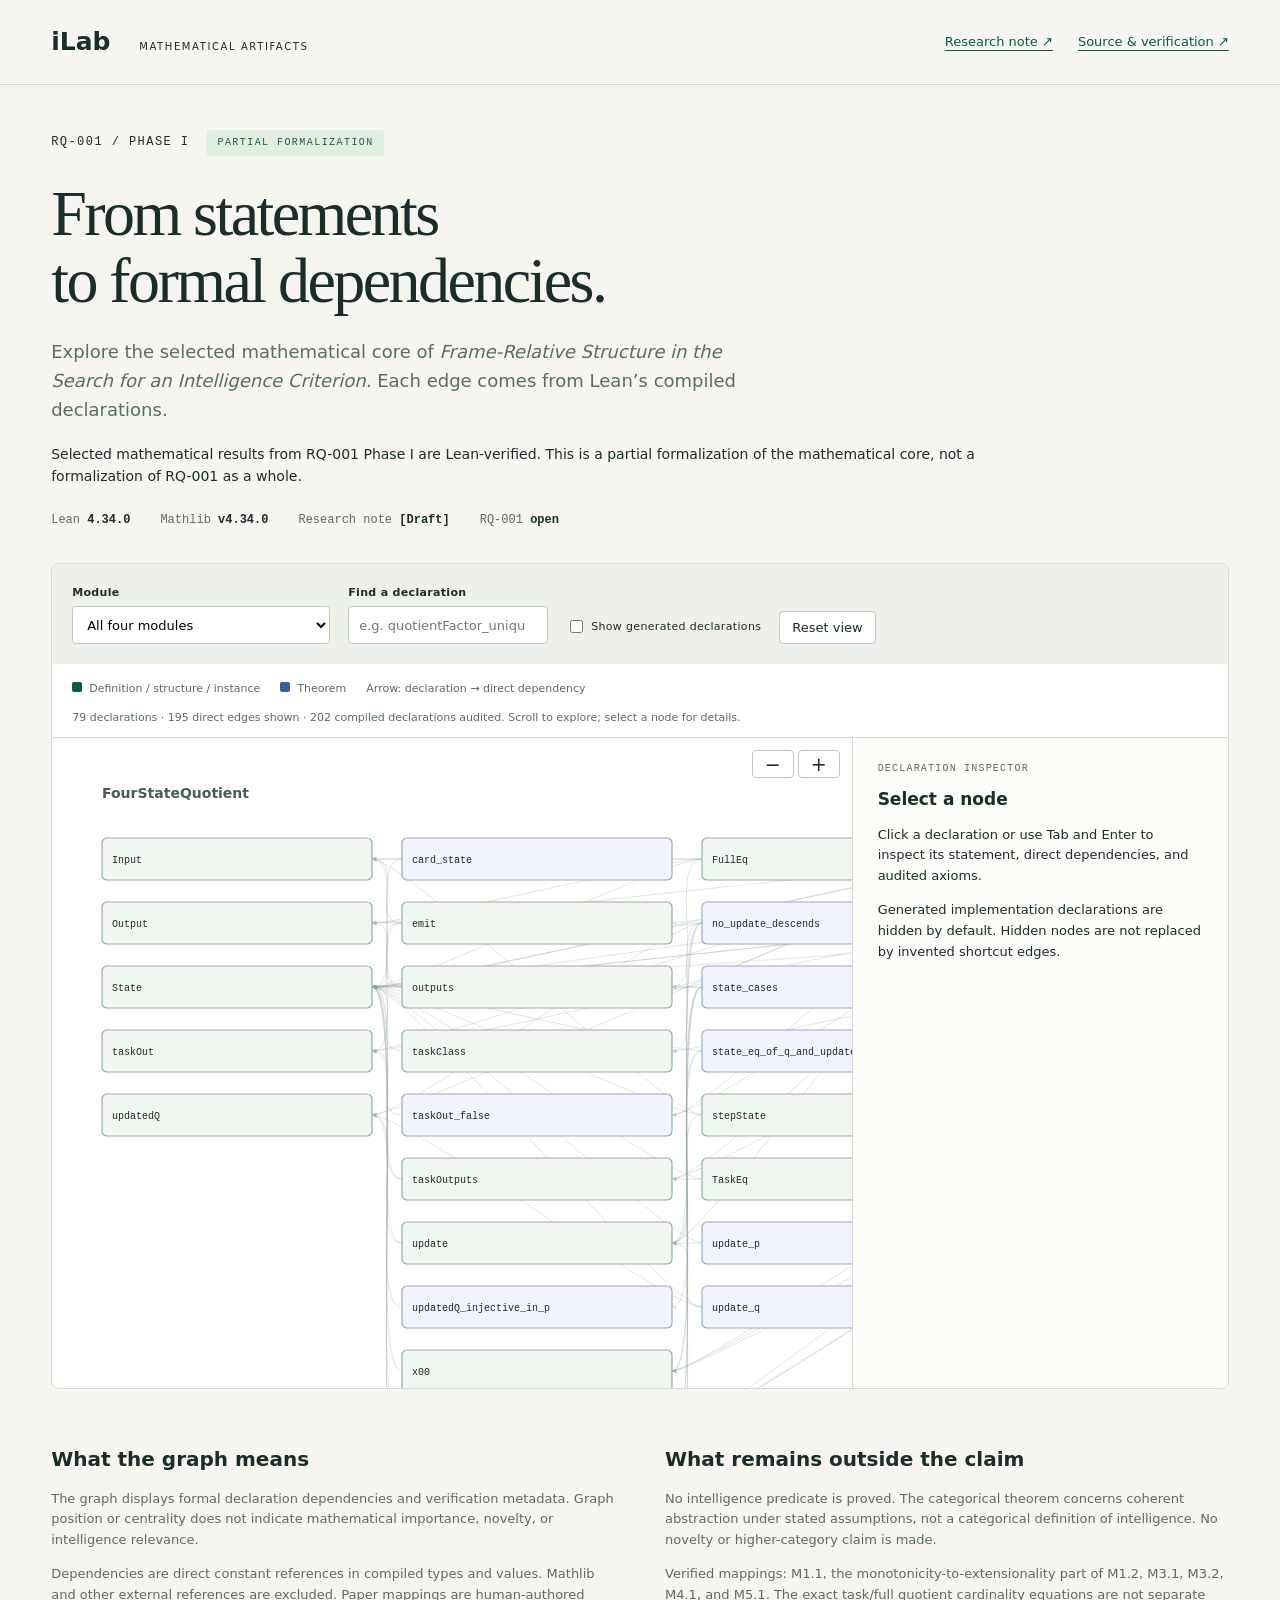
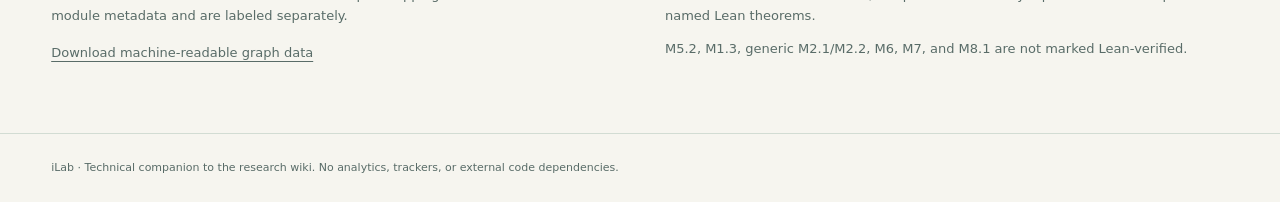
==== docs/formalization/rq001/index.html @ a59abdfb "Publish interactive compiled-dependency graph" ====
<!doctype html>
<html lang="en"><head><meta charset="utf-8"><meta name="viewport" content="width=device-width,initial-scale=1"><meta name="description" content="Selected RQ-001 mathematical results: compiled Lean declaration dependencies and axiom audits."><title>RQ-001 · Lean formalization | iLab</title><link rel="stylesheet" href="style.css"><script src="app.js" defer></script></head>
<body><header><a href="https://iontlab.org/" class="brand">iLab <span>MATHEMATICAL ARTIFACTS</span></a><nav><a href="https://iontlab.org/doku.php?id=research:rq001_phase_i">Research note ↗</a><a href="https://github.com/iontlab/geometry-of-intelligence/tree/main/formalization/rq001">Source & verification ↗</a></nav></header>
<main><div class="eyebrow">RQ-001 / PHASE I <span class="badge">PARTIAL FORMALIZATION</span></div><h1>From statements<br>to formal dependencies.</h1><p class="intro">Explore the selected mathematical core of <em>Frame-Relative Structure in the Search for an Intelligence Criterion.</em> Each edge comes from Lean’s compiled declarations.</p><p class="scope">Selected mathematical results from RQ-001 Phase I are Lean-verified. This is a partial formalization of the mathematical core, not a formalization of RQ-001 as a whole.</p><div class="facts"><span>Lean <b>4.34.0</b></span><span>Mathlib <b>v4.34.0</b></span><span>Research note <b>[Draft]</b></span><span>RQ-001 <b>open</b></span></div>
<section class="explorer" aria-label="Formal declaration explorer"><div class="toolbar"><label>Module<select id="module"><option value="all">All four modules</option></select></label><label>Find a declaration<input id="search" type="search" placeholder="e.g. quotientFactor_unique"></label><label class="check"><input id="generated" type="checkbox">Show generated declarations</label><button id="reset" type="button">Reset view</button></div><div class="legend"><span><i class="def"></i>Definition / structure / instance</span><span><i class="thm"></i>Theorem</span><span>Arrow: declaration → direct dependency</span></div><p id="count" role="status">Loading compiled metadata…</p><div class="workspace"><div class="diagram"><div class="zoom"><button id="zoom-out" aria-label="Zoom out">−</button><button id="zoom-in" aria-label="Zoom in">+</button></div><div id="viewport" tabindex="0" aria-label="Scrollable dependency graph"><svg id="graph" role="group" aria-label="Project-local Lean dependency graph"></svg></div></div><aside id="detail" aria-label="Declaration details"><div class="detail-label">DECLARATION INSPECTOR</div><h2>Select a node</h2><p>Click a declaration or use Tab and Enter to inspect its statement, direct dependencies, and audited axioms.</p><p>Generated implementation declarations are hidden by default. Hidden nodes are not replaced by invented shortcut edges.</p></aside></div></section>
<section class="notes"><div><h2>What the graph means</h2><p id="disclaimer">The graph displays formal declaration dependencies and verification metadata. Graph position or centrality does not indicate mathematical importance, novelty, or intelligence relevance.</p><p>Dependencies are direct constant references in compiled types and values. Mathlib and other external references are excluded. Paper mappings are human-authored module metadata and are labeled separately.</p><a href="data.json">Download machine-readable graph data</a></div><div><h2>What remains outside the claim</h2><p>No intelligence predicate is proved. The categorical theorem concerns coherent abstraction under stated assumptions, not a categorical definition of intelligence. No novelty or higher-category claim is made.</p><p>Verified mappings: M1.1, the monotonicity-to-extensionality part of M1.2, M3.1, M3.2, M4.1, and M5.1. The exact task/full quotient cardinality equations are not separate named Lean theorems.</p><p>M5.2, M1.3, generic M2.1/M2.2, M6, M7, and M8.1 are not marked Lean-verified.</p></div></section></main><footer>iLab · Technical companion to the research wiki. No analytics, trackers, or external code dependencies.</footer></body></html>
---- docs/formalization/rq001/style.css ----
:root{color-scheme:light;--paper:#f6f5ef;--ink:#192d2b;--muted:#596c68;--line:#d2dcd3;--green:#075c49;--blue:#345e9c}*{box-sizing:border-box}body{margin:0;background:var(--paper);color:var(--ink);font:16px/1.6 system-ui,sans-serif}a{color:var(--green);text-underline-offset:4px}header{display:flex;justify-content:space-between;align-items:center;border-bottom:1px solid var(--line);padding:22px 4vw;gap:20px}.brand{font-size:25px;font-weight:800;text-decoration:none;color:var(--ink)}.brand span{font-size:10px;letter-spacing:.16em;margin-left:20px;font-weight:500}nav{display:flex;gap:25px;font-size:13px}main{max-width:1560px;margin:auto;padding:45px 4vw}.eyebrow{font:12px/1.8 ui-monospace,monospace;letter-spacing:.12em;display:flex;gap:18px;align-items:center;flex-wrap:wrap}.badge{background:#e0eddf;color:#225e3f;padding:4px 10px;border-radius:3px;font-size:10px}h1{font-family:Georgia,serif;font-size:clamp(40px,5vw,72px);font-weight:400;line-height:1.05;letter-spacing:-.04em;margin:24px 0}.intro{max-width:730px;font-size:18px;color:var(--muted)}.scope{max-width:960px;font-size:14px}.facts{display:flex;gap:30px;flex-wrap:wrap;margin:25px 0 36px;font:12px ui-monospace,monospace;color:var(--muted)}.facts b{color:var(--ink)}.explorer{border:1px solid var(--line);background:#fff;border-radius:8px;overflow:hidden}.toolbar{display:flex;gap:18px;align-items:end;flex-wrap:wrap;padding:20px;background:#eef1e9}label{display:flex;flex-direction:column;gap:5px;font-size:11px;font-weight:650;letter-spacing:.03em}select,input[type=search]{height:38px;border:1px solid #bccbc0;border-radius:4px;background:white;padding:6px 10px;font:13px system-ui;max-width:100%;min-width:200px}label.check{flex-direction:row;align-items:center;padding-bottom:8px;font-weight:400}button{cursor:pointer;background:#fff;border:1px solid #b9c9bf;border-radius:4px;padding:8px 12px;color:var(--ink);font:13px system-ui}button:hover{background:#e5f2e8}:focus-visible{outline:3px solid #bd741d;outline-offset:3px}.legend{display:flex;gap:20px;flex-wrap:wrap;font-size:11px;padding:16px 20px 0;color:var(--muted)}.legend i{display:inline-block;width:10px;height:10px;margin-right:7px;border-radius:2px}.def{background:var(--green)}.thm{background:var(--blue)}#count{font-size:11px;padding:0 20px;color:var(--muted)}.workspace{display:grid;grid-template-columns:minmax(0,1fr) minmax(300px,32%);border-top:1px solid var(--line)}.diagram{position:relative;min-width:0;background-image:radial-gradient(#d9e1db .7px,transparent .7px);background-size:18px 18px}#viewport{height:650px;overflow:auto;overscroll-behavior:contain;padding:25px}#graph{display:block;max-width:none}.zoom{position:absolute;right:12px;top:12px;display:flex;gap:4px;z-index:2}.zoom button{font-size:19px;padding:2px 12px}#detail{padding:25px;border-left:1px solid var(--line);background:#fcfdf9;max-height:650px;overflow:auto;overflow-wrap:anywhere}.detail-label{font:10px ui-monospace,monospace;letter-spacing:.12em;color:var(--muted)}h2{font-size:20px;line-height:1.3}#detail h2{font-size:17px}#detail h3{font-size:12px;text-transform:uppercase;letter-spacing:.08em;margin-top:24px}#detail p,#detail li{font-size:13px}#detail pre{font:12px/1.6 ui-monospace,monospace;white-space:pre-wrap;overflow-wrap:anywhere;background:#edf1ec;padding:14px;border-radius:4px}#detail ul{padding-left:18px}#detail li button{border:0;background:transparent;text-align:left;padding:3px 0;font:11px ui-monospace,monospace;color:var(--green);overflow-wrap:anywhere}.node{cursor:pointer}.node rect{fill:#f0f7f1;stroke:#8bb3a0;stroke-width:1.2}.node.theorem rect{fill:#f0f4fc;stroke:#92aaca}.node text{fill:var(--ink);font:10px ui-monospace,monospace;pointer-events:none}.node.selected rect{stroke:#be7626;stroke-width:3;fill:#fff1d7}.node:focus rect{stroke:#be7626;stroke-width:3}.edge{fill:none;stroke:#91a69b;stroke-width:1;opacity:.27}.edge.active{stroke:#b9792d;stroke-width:2;opacity:1}.module-label{font:14px system-ui;fill:#465e53;font-weight:650}.notes{display:grid;grid-template-columns:1fr 1fr;gap:50px;margin:40px 0 15px}.notes p,.notes a{font-size:13px;color:var(--muted)}footer{border-top:1px solid var(--line);padding:25px 4vw;font-size:11px;color:var(--muted)}@media(max-width:760px){header{align-items:start}.brand span{display:none}nav{gap:10px;flex-direction:column;font-size:11px}main{padding:28px 18px}.facts{gap:15px}.toolbar{padding:14px;gap:14px}.toolbar label:not(.check){width:100%}select,input[type=search]{width:100%;min-width:0}.workspace{grid-template-columns:1fr}#viewport{height:420px}#detail{border-left:0;border-top:1px solid var(--line);max-height:none}.notes{grid-template-columns:1fr;gap:10px}.legend{gap:10px}}
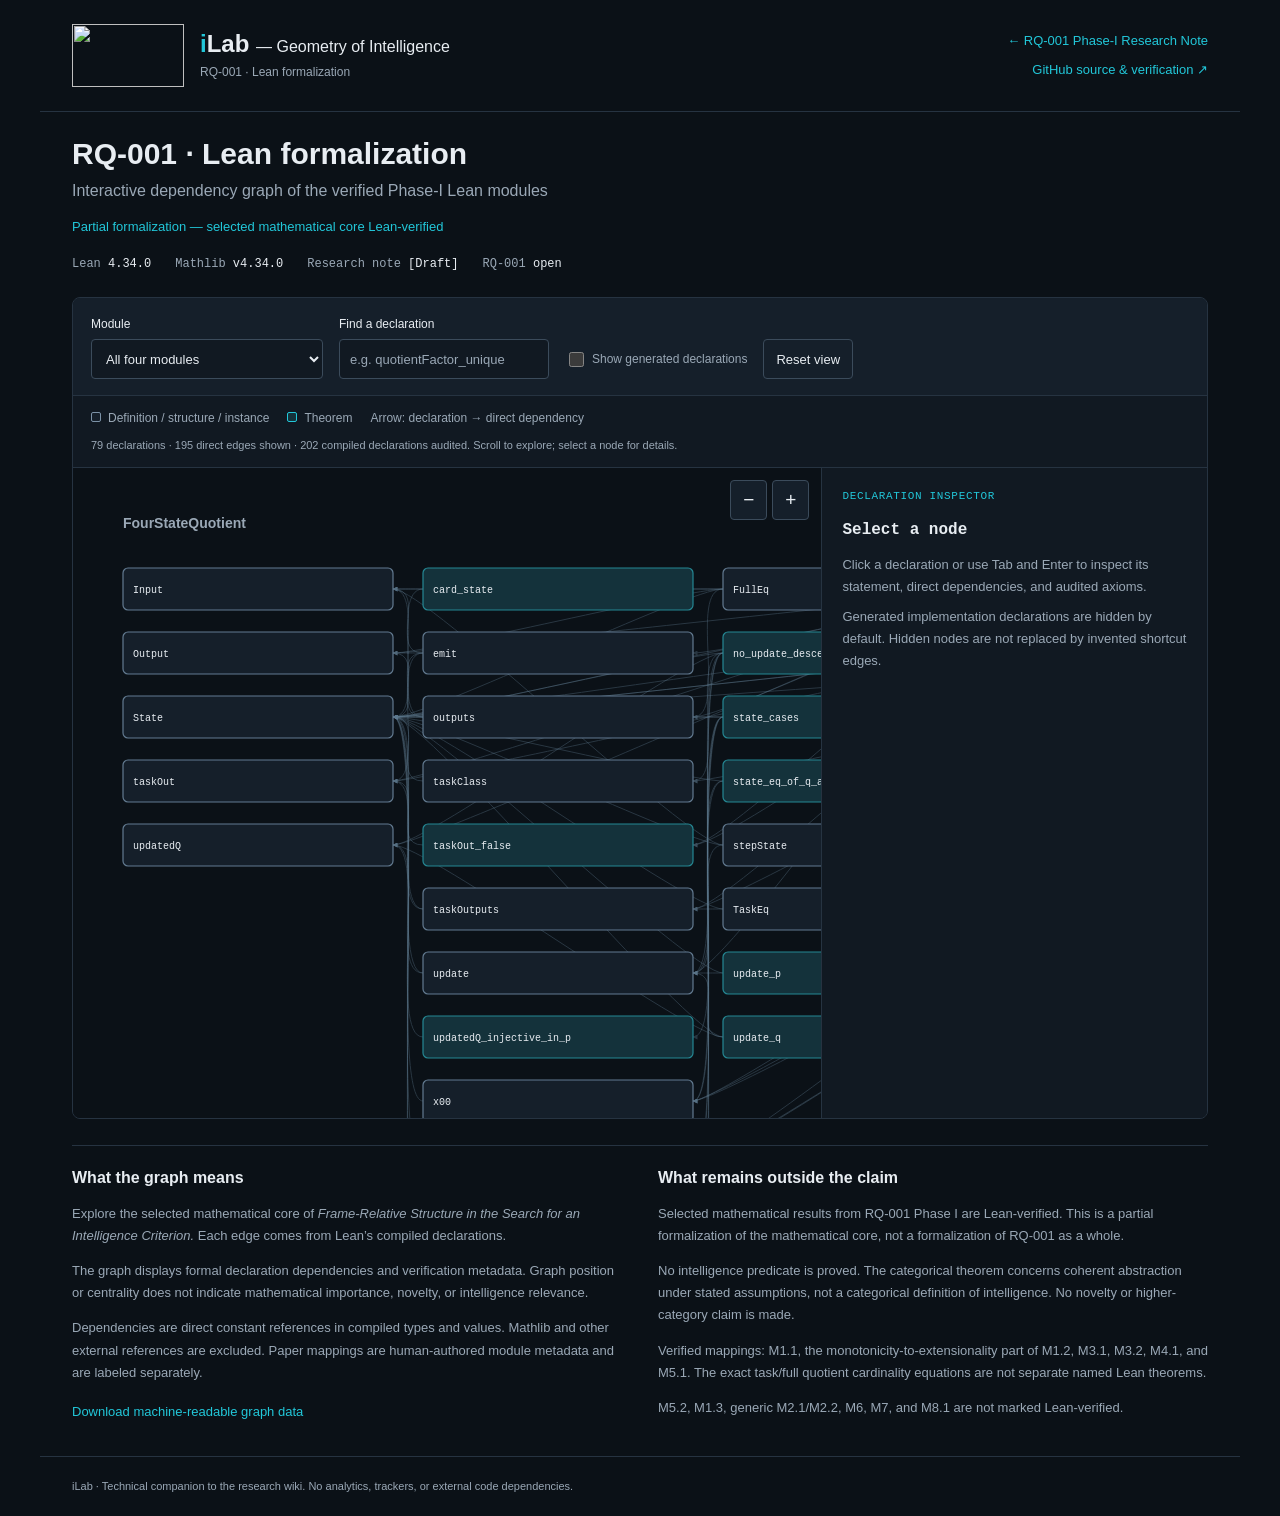
==== commit 2287a6e7: "Match RQ-001 graph to the live iLab skin" ====
--- a/docs/formalization/rq001/index.html
+++ b/docs/formalization/rq001/index.html
@@ -1,6 +1,6 @@
 <!doctype html>
 <html lang="en"><head><meta charset="utf-8"><meta name="viewport" content="width=device-width,initial-scale=1"><meta name="description" content="Selected RQ-001 mathematical results: compiled Lean declaration dependencies and axiom audits."><title>RQ-001 · Lean formalization | iLab</title><link rel="stylesheet" href="style.css"><script src="app.js" defer></script></head>
-<body><header><a href="https://iontlab.org/" class="brand">iLab <span>MATHEMATICAL ARTIFACTS</span></a><nav><a href="https://iontlab.org/doku.php?id=research:rq001_phase_i">Research note ↗</a><a href="https://github.com/iontlab/geometry-of-intelligence/tree/main/formalization/rq001">Source & verification ↗</a></nav></header>
-<main><div class="eyebrow">RQ-001 / PHASE I <span class="badge">PARTIAL FORMALIZATION</span></div><h1>From statements<br>to formal dependencies.</h1><p class="intro">Explore the selected mathematical core of <em>Frame-Relative Structure in the Search for an Intelligence Criterion.</em> Each edge comes from Lean’s compiled declarations.</p><p class="scope">Selected mathematical results from RQ-001 Phase I are Lean-verified. This is a partial formalization of the mathematical core, not a formalization of RQ-001 as a whole.</p><div class="facts"><span>Lean <b>4.34.0</b></span><span>Mathlib <b>v4.34.0</b></span><span>Research note <b>[Draft]</b></span><span>RQ-001 <b>open</b></span></div>
+<body><header><a href="https://iontlab.org/" class="brand"><img src="https://iontlab.org/lib/exe/fetch.php?media=wiki:logo.png" width="112" height="63" alt=""><span class="brand-copy"><span class="wordmark"><span class="brand-i">i</span>Lab <span class="brand-name">— Geometry of Intelligence</span></span><span class="artifact-label">RQ-001 · Lean formalization</span></span></a><nav aria-label="Artifact navigation"><a href="https://iontlab.org/doku.php?id=research:rq001_phase_i">← RQ-001 Phase-I Research Note</a><a href="https://github.com/iontlab/geometry-of-intelligence/tree/main/formalization/rq001">GitHub source & verification ↗</a></nav></header>
+<main><h1>RQ-001 · Lean formalization</h1><p class="subtitle">Interactive dependency graph of the verified Phase-I Lean modules</p><p class="status">Partial formalization — selected mathematical core Lean-verified</p><div class="facts"><span>Lean <b>4.34.0</b></span><span>Mathlib <b>v4.34.0</b></span><span>Research note <b>[Draft]</b></span><span>RQ-001 <b>open</b></span></div>
 <section class="explorer" aria-label="Formal declaration explorer"><div class="toolbar"><label>Module<select id="module"><option value="all">All four modules</option></select></label><label>Find a declaration<input id="search" type="search" placeholder="e.g. quotientFactor_unique"></label><label class="check"><input id="generated" type="checkbox">Show generated declarations</label><button id="reset" type="button">Reset view</button></div><div class="legend"><span><i class="def"></i>Definition / structure / instance</span><span><i class="thm"></i>Theorem</span><span>Arrow: declaration → direct dependency</span></div><p id="count" role="status">Loading compiled metadata…</p><div class="workspace"><div class="diagram"><div class="zoom"><button id="zoom-out" aria-label="Zoom out">−</button><button id="zoom-in" aria-label="Zoom in">+</button></div><div id="viewport" tabindex="0" aria-label="Scrollable dependency graph"><svg id="graph" role="group" aria-label="Project-local Lean dependency graph"></svg></div></div><aside id="detail" aria-label="Declaration details"><div class="detail-label">DECLARATION INSPECTOR</div><h2>Select a node</h2><p>Click a declaration or use Tab and Enter to inspect its statement, direct dependencies, and audited axioms.</p><p>Generated implementation declarations are hidden by default. Hidden nodes are not replaced by invented shortcut edges.</p></aside></div></section>
-<section class="notes"><div><h2>What the graph means</h2><p id="disclaimer">The graph displays formal declaration dependencies and verification metadata. Graph position or centrality does not indicate mathematical importance, novelty, or intelligence relevance.</p><p>Dependencies are direct constant references in compiled types and values. Mathlib and other external references are excluded. Paper mappings are human-authored module metadata and are labeled separately.</p><a href="data.json">Download machine-readable graph data</a></div><div><h2>What remains outside the claim</h2><p>No intelligence predicate is proved. The categorical theorem concerns coherent abstraction under stated assumptions, not a categorical definition of intelligence. No novelty or higher-category claim is made.</p><p>Verified mappings: M1.1, the monotonicity-to-extensionality part of M1.2, M3.1, M3.2, M4.1, and M5.1. The exact task/full quotient cardinality equations are not separate named Lean theorems.</p><p>M5.2, M1.3, generic M2.1/M2.2, M6, M7, and M8.1 are not marked Lean-verified.</p></div></section></main><footer>iLab · Technical companion to the research wiki. No analytics, trackers, or external code dependencies.</footer></body></html>
+<section class="notes"><div><h2>What the graph means</h2><p class="intro">Explore the selected mathematical core of <em>Frame-Relative Structure in the Search for an Intelligence Criterion.</em> Each edge comes from Lean’s compiled declarations.</p><p id="disclaimer">The graph displays formal declaration dependencies and verification metadata. Graph position or centrality does not indicate mathematical importance, novelty, or intelligence relevance.</p><p>Dependencies are direct constant references in compiled types and values. Mathlib and other external references are excluded. Paper mappings are human-authored module metadata and are labeled separately.</p><a href="data.json">Download machine-readable graph data</a></div><div><h2>What remains outside the claim</h2><p class="scope">Selected mathematical results from RQ-001 Phase I are Lean-verified. This is a partial formalization of the mathematical core, not a formalization of RQ-001 as a whole.</p><p>No intelligence predicate is proved. The categorical theorem concerns coherent abstraction under stated assumptions, not a categorical definition of intelligence. No novelty or higher-category claim is made.</p><p>Verified mappings: M1.1, the monotonicity-to-extensionality part of M1.2, M3.1, M3.2, M4.1, and M5.1. The exact task/full quotient cardinality equations are not separate named Lean theorems.</p><p>M5.2, M1.3, generic M2.1/M2.2, M6, M7, and M8.1 are not marked Lean-verified.</p></div></section></main><footer>iLab · Technical companion to the research wiki. No analytics, trackers, or external code dependencies.</footer></body></html>
--- a/docs/formalization/rq001/style.css
+++ b/docs/formalization/rq001/style.css
@@ -1 +1,22 @@
-:root{color-scheme:light;--paper:#f6f5ef;--ink:#192d2b;--muted:#596c68;--line:#d2dcd3;--green:#075c49;--blue:#345e9c}*{box-sizing:border-box}body{margin:0;background:var(--paper);color:var(--ink);font:16px/1.6 system-ui,sans-serif}a{color:var(--green);text-underline-offset:4px}header{display:flex;justify-content:space-between;align-items:center;border-bottom:1px solid var(--line);padding:22px 4vw;gap:20px}.brand{font-size:25px;font-weight:800;text-decoration:none;color:var(--ink)}.brand span{font-size:10px;letter-spacing:.16em;margin-left:20px;font-weight:500}nav{display:flex;gap:25px;font-size:13px}main{max-width:1560px;margin:auto;padding:45px 4vw}.eyebrow{font:12px/1.8 ui-monospace,monospace;letter-spacing:.12em;display:flex;gap:18px;align-items:center;flex-wrap:wrap}.badge{background:#e0eddf;color:#225e3f;padding:4px 10px;border-radius:3px;font-size:10px}h1{font-family:Georgia,serif;font-size:clamp(40px,5vw,72px);font-weight:400;line-height:1.05;letter-spacing:-.04em;margin:24px 0}.intro{max-width:730px;font-size:18px;color:var(--muted)}.scope{max-width:960px;font-size:14px}.facts{display:flex;gap:30px;flex-wrap:wrap;margin:25px 0 36px;font:12px ui-monospace,monospace;color:var(--muted)}.facts b{color:var(--ink)}.explorer{border:1px solid var(--line);background:#fff;border-radius:8px;overflow:hidden}.toolbar{display:flex;gap:18px;align-items:end;flex-wrap:wrap;padding:20px;background:#eef1e9}label{display:flex;flex-direction:column;gap:5px;font-size:11px;font-weight:650;letter-spacing:.03em}select,input[type=search]{height:38px;border:1px solid #bccbc0;border-radius:4px;background:white;padding:6px 10px;font:13px system-ui;max-width:100%;min-width:200px}label.check{flex-direction:row;align-items:center;padding-bottom:8px;font-weight:400}button{cursor:pointer;background:#fff;border:1px solid #b9c9bf;border-radius:4px;padding:8px 12px;color:var(--ink);font:13px system-ui}button:hover{background:#e5f2e8}:focus-visible{outline:3px solid #bd741d;outline-offset:3px}.legend{display:flex;gap:20px;flex-wrap:wrap;font-size:11px;padding:16px 20px 0;color:var(--muted)}.legend i{display:inline-block;width:10px;height:10px;margin-right:7px;border-radius:2px}.def{background:var(--green)}.thm{background:var(--blue)}#count{font-size:11px;padding:0 20px;color:var(--muted)}.workspace{display:grid;grid-template-columns:minmax(0,1fr) minmax(300px,32%);border-top:1px solid var(--line)}.diagram{position:relative;min-width:0;background-image:radial-gradient(#d9e1db .7px,transparent .7px);background-size:18px 18px}#viewport{height:650px;overflow:auto;overscroll-behavior:contain;padding:25px}#graph{display:block;max-width:none}.zoom{position:absolute;right:12px;top:12px;display:flex;gap:4px;z-index:2}.zoom button{font-size:19px;padding:2px 12px}#detail{padding:25px;border-left:1px solid var(--line);background:#fcfdf9;max-height:650px;overflow:auto;overflow-wrap:anywhere}.detail-label{font:10px ui-monospace,monospace;letter-spacing:.12em;color:var(--muted)}h2{font-size:20px;line-height:1.3}#detail h2{font-size:17px}#detail h3{font-size:12px;text-transform:uppercase;letter-spacing:.08em;margin-top:24px}#detail p,#detail li{font-size:13px}#detail pre{font:12px/1.6 ui-monospace,monospace;white-space:pre-wrap;overflow-wrap:anywhere;background:#edf1ec;padding:14px;border-radius:4px}#detail ul{padding-left:18px}#detail li button{border:0;background:transparent;text-align:left;padding:3px 0;font:11px ui-monospace,monospace;color:var(--green);overflow-wrap:anywhere}.node{cursor:pointer}.node rect{fill:#f0f7f1;stroke:#8bb3a0;stroke-width:1.2}.node.theorem rect{fill:#f0f4fc;stroke:#92aaca}.node text{fill:var(--ink);font:10px ui-monospace,monospace;pointer-events:none}.node.selected rect{stroke:#be7626;stroke-width:3;fill:#fff1d7}.node:focus rect{stroke:#be7626;stroke-width:3}.edge{fill:none;stroke:#91a69b;stroke-width:1;opacity:.27}.edge.active{stroke:#b9792d;stroke-width:2;opacity:1}.module-label{font:14px system-ui;fill:#465e53;font-weight:650}.notes{display:grid;grid-template-columns:1fr 1fr;gap:50px;margin:40px 0 15px}.notes p,.notes a{font-size:13px;color:var(--muted)}footer{border-top:1px solid var(--line);padding:25px 4vw;font-size:11px;color:var(--muted)}@media(max-width:760px){header{align-items:start}.brand span{display:none}nav{gap:10px;flex-direction:column;font-size:11px}main{padding:28px 18px}.facts{gap:15px}.toolbar{padding:14px;gap:14px}.toolbar label:not(.check){width:100%}select,input[type=search]{width:100%;min-width:0}.workspace{grid-template-columns:1fr}#viewport{height:420px}#detail{border-left:0;border-top:1px solid var(--line);max-height:none}.notes{grid-template-columns:1fr;gap:10px}.legend{gap:10px}}
+/* Artifact-local tokens matched to the live iLab DokuWiki skin, 2026-09-21. */
+:root{color-scheme:dark;--bg:#0b1117;--surface:#111922;--raised:#151f2a;--ink:#e8edf2;--muted:#9aa8b6;--line:#263341;--cyan:#22c7d9;--orange:#ff6a4d;--code:#c8e8ee;--mono:"Cascadia Code",SFMono-Regular,Consolas,"Liberation Mono",monospace}
+*{box-sizing:border-box}
+body{margin:0;background:var(--bg);color:var(--ink);font:16px/1.7 -apple-system,BlinkMacSystemFont,"Segoe UI",sans-serif}
+a{color:var(--cyan);text-decoration:none;text-underline-offset:3px}a:hover{text-decoration:underline}
+header,main,footer{width:100%;max-width:1200px;margin-inline:auto;padding-inline:32px}
+header{display:flex;align-items:center;justify-content:space-between;gap:24px;padding-block:24px}
+.brand{display:flex;align-items:center;gap:16px;color:var(--ink);min-width:0}.brand:hover{text-decoration:none}.brand img{display:block;object-fit:contain;flex:0 0 auto}.brand-copy{display:flex;flex-direction:column;gap:3px}.wordmark{font-size:24px;font-weight:700;line-height:1.3}.brand-i{color:var(--cyan)}.brand-name{font-size:16px;font-weight:500}.artifact-label{font-size:12px;color:var(--muted)}
+nav{display:flex;flex-direction:column;align-items:flex-end;gap:6px;font-size:13px;flex-shrink:0}
+main{padding-top:22px;padding-bottom:24px;border-top:1px solid var(--line)}
+h1{margin:0 0 4px;font-size:30px;line-height:1.3;font-weight:650}.subtitle{margin:0 0 12px;font-size:16px;color:var(--muted)}.status{margin:0 0 12px;font-size:13px;color:var(--cyan)}
+.intro,.scope{max-width:1000px;margin:6px 0;font-size:13px;color:var(--muted)}.facts{display:flex;gap:24px;flex-wrap:wrap;margin:16px 0 22px;font:12px/1.7 var(--mono);color:var(--muted)}.facts b{color:var(--ink);font-weight:500}
+.explorer{border:1px solid var(--line);background:var(--surface);border-radius:8px;overflow:hidden}.toolbar{display:flex;gap:16px;align-items:end;flex-wrap:wrap;padding:16px 18px;background:var(--raised);border-bottom:1px solid var(--line)}
+label{display:flex;flex-direction:column;gap:5px;font-size:12px;font-weight:500}select,input[type=search]{height:40px;border:1px solid #3b4b5b;border-radius:4px;background:var(--surface);color:var(--ink);padding:6px 10px;font:13px -apple-system,BlinkMacSystemFont,"Segoe UI",sans-serif;max-width:100%;min-width:210px}input::placeholder{color:var(--muted)}label.check{flex-direction:row;align-items:center;min-height:40px;font-weight:400;color:var(--muted)}input[type=checkbox]{accent-color:var(--cyan);width:15px;height:15px}
+button{cursor:pointer;background:var(--raised);border:1px solid #3b4b5b;border-radius:4px;min-height:40px;padding:7px 12px;color:var(--ink);font:13px -apple-system,BlinkMacSystemFont,"Segoe UI",sans-serif}button:hover{border-color:var(--cyan);color:var(--cyan)}:focus-visible{outline:2px solid var(--cyan);outline-offset:3px}
+.legend{display:flex;gap:18px;flex-wrap:wrap;font-size:12px;padding:12px 18px 0;color:var(--muted)}.legend i{display:inline-block;width:10px;height:10px;margin-right:7px;border-radius:2px}.def{background:var(--raised);border:1px solid #7b91a6}.thm{background:#14323b;border:1px solid var(--cyan)}#count{margin:8px 0 12px;padding:0 18px;font-size:11px;color:var(--muted)}
+.workspace{display:grid;grid-template-columns:minmax(0,1fr) minmax(310px,34%);border-top:1px solid var(--line)}.diagram{position:relative;min-width:0;background:var(--bg)}#viewport{height:650px;overflow:auto;overscroll-behavior:contain;padding:25px;scrollbar-color:#425568 var(--bg)}#graph{display:block;max-width:none}.zoom{position:absolute;right:12px;top:12px;display:flex;gap:5px;z-index:2}.zoom button{font-size:19px;padding:0 12px}
+#detail{min-width:0;padding:20px;border-left:1px solid var(--line);background:var(--surface);max-height:650px;overflow:auto;overflow-wrap:anywhere;scrollbar-color:#425568 var(--surface)}.detail-label{font:11px/1.6 var(--mono);letter-spacing:.06em;color:var(--cyan)}h2{font-size:19px;line-height:1.4}#detail h2{margin:12px 0;font:600 16px/1.5 var(--mono)}#detail h3{font-size:12px;font-weight:600;letter-spacing:.04em;margin:22px 0 8px;padding-bottom:6px;border-bottom:1px solid var(--line);color:var(--ink)}#detail p,#detail li,#detail>a{font-size:13px}#detail p{margin:8px 0;color:var(--muted)}#detail pre{font:12px/1.7 var(--mono);color:var(--code);white-space:pre-wrap;overflow-wrap:anywhere;background:#1b2834;border:1px solid var(--line);padding:12px;border-radius:4px}#detail ul{padding-left:16px}#detail li::marker{color:var(--muted)}#detail li button{border:0;background:transparent;text-align:left;padding:4px 0;min-height:28px;font:12px/1.6 var(--mono);color:var(--cyan);overflow-wrap:anywhere;max-width:100%}#detail li button:hover{text-decoration:underline}
+.node{cursor:pointer}.node rect{fill:var(--raised);stroke:#637b91;stroke-width:1.2}.node.theorem rect{fill:#14323b;stroke:#258894}.node text{fill:var(--ink);font:10px var(--mono);pointer-events:none}.node:hover rect,.node:focus rect{stroke:var(--cyan);stroke-width:2}.node.selected rect{stroke:var(--cyan);stroke-width:3;fill:#19343f}.edge{fill:none;stroke:#607c91;stroke-width:1;opacity:.35}.edge.active{stroke:var(--cyan);stroke-width:2;opacity:.85}#arrow path{fill:#607c91}.module-label{font:600 14px -apple-system,BlinkMacSystemFont,"Segoe UI",sans-serif;fill:var(--muted)}
+.notes{display:grid;grid-template-columns:1fr 1fr;gap:36px;margin-top:26px;padding-top:8px;border-top:1px solid var(--line)}.notes h2{font-size:16px}.notes p,.notes a{font-size:13px}.notes p{color:var(--muted)}footer{border-top:1px solid var(--line);padding-block:20px;font-size:11px;color:var(--muted)}
+@media(max-width:900px){header{flex-wrap:wrap;gap:14px}nav{flex-direction:row;flex-wrap:wrap;align-items:center;gap:12px 24px}}
+@media(max-width:760px){header,main,footer{padding-inline:18px}header{padding-block:18px}.brand{gap:12px}.brand img{width:80px;height:45px}.wordmark{font-size:22px}.brand-name{display:block;font-size:13px}nav{gap:2px 16px;font-size:12px}nav a{padding-block:6px}h1{font-size:25px}.subtitle{font-size:14px}.facts{gap:6px 18px}.toolbar{padding:14px;gap:12px}.toolbar label:not(.check){width:100%}select,input[type=search]{width:100%;min-width:0}.workspace{grid-template-columns:1fr}#viewport{height:420px}#detail{border-left:0;border-top:1px solid var(--line);max-height:none;padding:18px}#detail li button{min-height:36px}.notes{grid-template-columns:1fr;gap:8px}.legend{gap:8px 14px}}
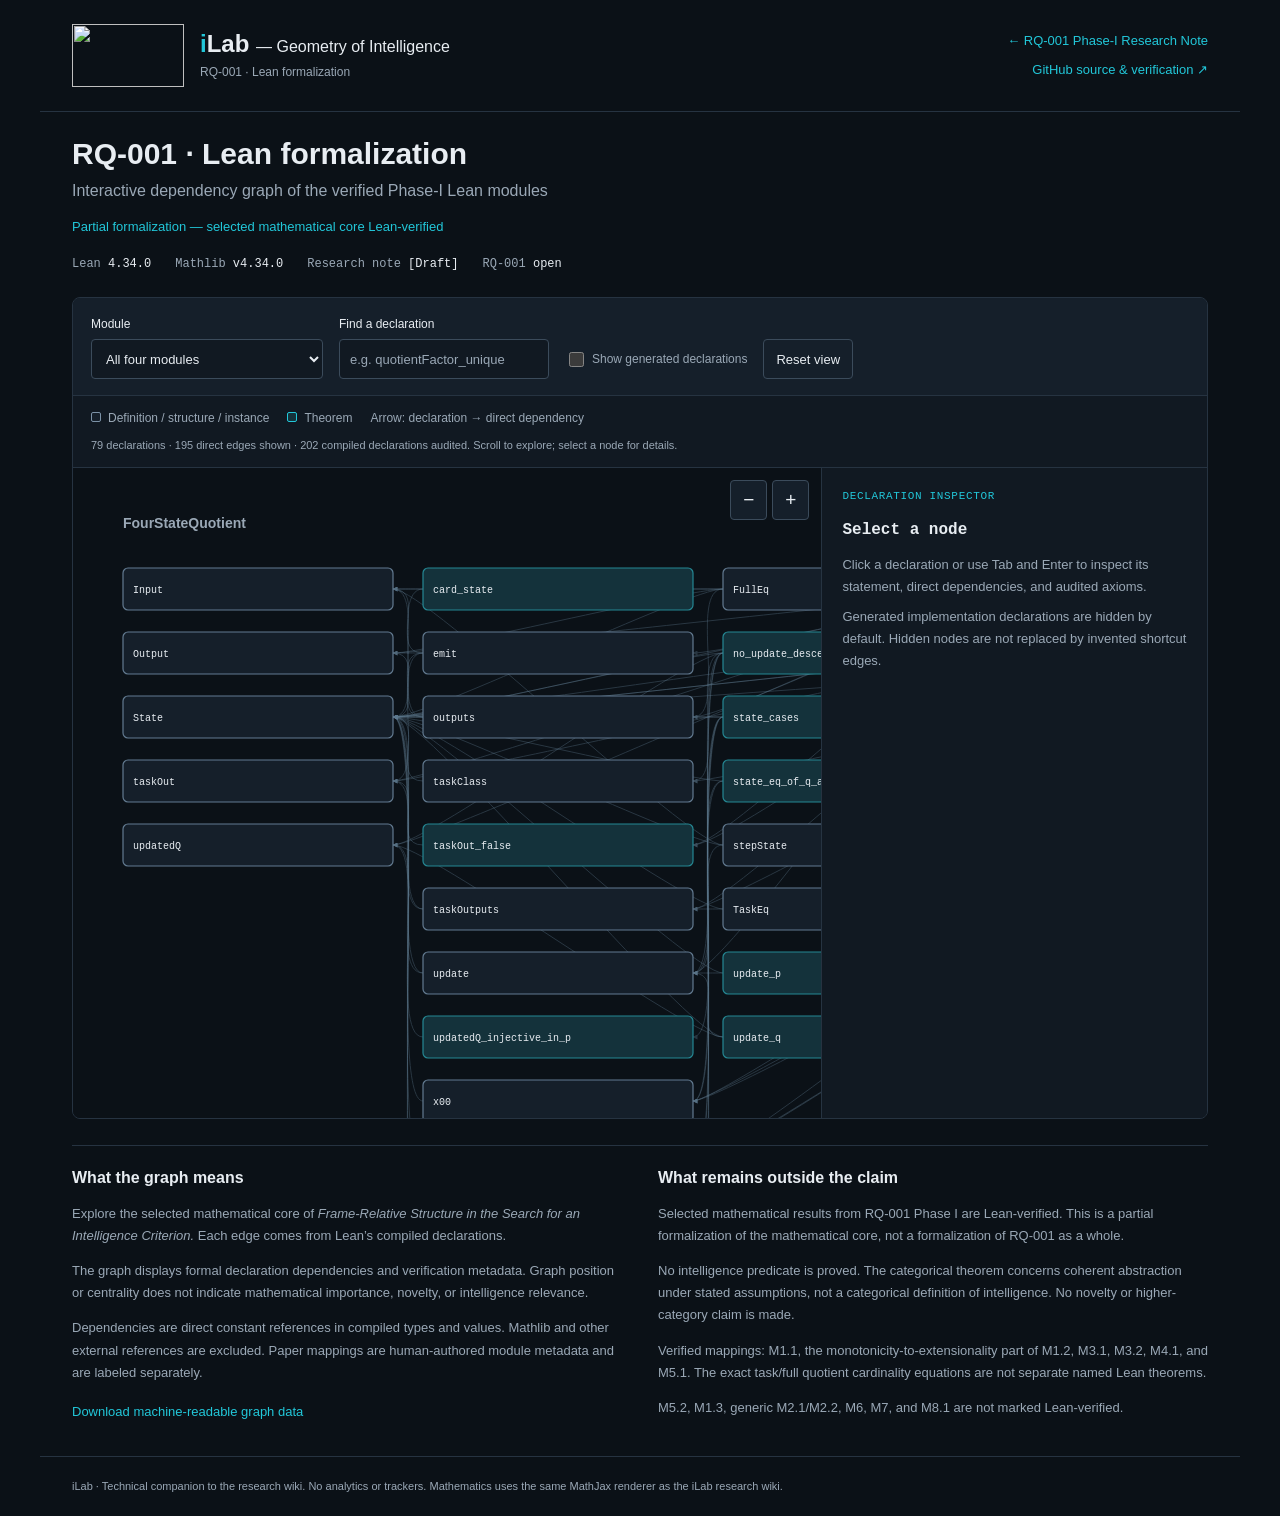
==== commit 64430d7a: "Add authored mathematics views to RQ-001 graph" ====
--- a/docs/formalization/rq001/index.html
+++ b/docs/formalization/rq001/index.html
@@ -1,6 +1,6 @@
 <!doctype html>
-<html lang="en"><head><meta charset="utf-8"><meta name="viewport" content="width=device-width,initial-scale=1"><meta name="description" content="Selected RQ-001 mathematical results: compiled Lean declaration dependencies and axiom audits."><title>RQ-001 · Lean formalization | iLab</title><link rel="stylesheet" href="style.css"><script src="app.js" defer></script></head>
+<html lang="en"><head><meta charset="utf-8"><meta name="viewport" content="width=device-width,initial-scale=1"><meta name="description" content="Selected RQ-001 mathematical results: compiled Lean declaration dependencies and axiom audits."><title>RQ-001 · Lean formalization | iLab</title><link rel="stylesheet" href="style.css"><script src="mathematics-view.js" defer></script><script src="app.js" defer></script></head>
 <body><header><a href="https://iontlab.org/" class="brand"><img src="https://iontlab.org/lib/exe/fetch.php?media=wiki:logo.png" width="112" height="63" alt=""><span class="brand-copy"><span class="wordmark"><span class="brand-i">i</span>Lab <span class="brand-name">— Geometry of Intelligence</span></span><span class="artifact-label">RQ-001 · Lean formalization</span></span></a><nav aria-label="Artifact navigation"><a href="https://iontlab.org/doku.php?id=research:rq001_phase_i">← RQ-001 Phase-I Research Note</a><a href="https://github.com/iontlab/geometry-of-intelligence/tree/main/formalization/rq001">GitHub source & verification ↗</a></nav></header>
 <main><h1>RQ-001 · Lean formalization</h1><p class="subtitle">Interactive dependency graph of the verified Phase-I Lean modules</p><p class="status">Partial formalization — selected mathematical core Lean-verified</p><div class="facts"><span>Lean <b>4.34.0</b></span><span>Mathlib <b>v4.34.0</b></span><span>Research note <b>[Draft]</b></span><span>RQ-001 <b>open</b></span></div>
 <section class="explorer" aria-label="Formal declaration explorer"><div class="toolbar"><label>Module<select id="module"><option value="all">All four modules</option></select></label><label>Find a declaration<input id="search" type="search" placeholder="e.g. quotientFactor_unique"></label><label class="check"><input id="generated" type="checkbox">Show generated declarations</label><button id="reset" type="button">Reset view</button></div><div class="legend"><span><i class="def"></i>Definition / structure / instance</span><span><i class="thm"></i>Theorem</span><span>Arrow: declaration → direct dependency</span></div><p id="count" role="status">Loading compiled metadata…</p><div class="workspace"><div class="diagram"><div class="zoom"><button id="zoom-out" aria-label="Zoom out">−</button><button id="zoom-in" aria-label="Zoom in">+</button></div><div id="viewport" tabindex="0" aria-label="Scrollable dependency graph"><svg id="graph" role="group" aria-label="Project-local Lean dependency graph"></svg></div></div><aside id="detail" aria-label="Declaration details"><div class="detail-label">DECLARATION INSPECTOR</div><h2>Select a node</h2><p>Click a declaration or use Tab and Enter to inspect its statement, direct dependencies, and audited axioms.</p><p>Generated implementation declarations are hidden by default. Hidden nodes are not replaced by invented shortcut edges.</p></aside></div></section>
-<section class="notes"><div><h2>What the graph means</h2><p class="intro">Explore the selected mathematical core of <em>Frame-Relative Structure in the Search for an Intelligence Criterion.</em> Each edge comes from Lean’s compiled declarations.</p><p id="disclaimer">The graph displays formal declaration dependencies and verification metadata. Graph position or centrality does not indicate mathematical importance, novelty, or intelligence relevance.</p><p>Dependencies are direct constant references in compiled types and values. Mathlib and other external references are excluded. Paper mappings are human-authored module metadata and are labeled separately.</p><a href="data.json">Download machine-readable graph data</a></div><div><h2>What remains outside the claim</h2><p class="scope">Selected mathematical results from RQ-001 Phase I are Lean-verified. This is a partial formalization of the mathematical core, not a formalization of RQ-001 as a whole.</p><p>No intelligence predicate is proved. The categorical theorem concerns coherent abstraction under stated assumptions, not a categorical definition of intelligence. No novelty or higher-category claim is made.</p><p>Verified mappings: M1.1, the monotonicity-to-extensionality part of M1.2, M3.1, M3.2, M4.1, and M5.1. The exact task/full quotient cardinality equations are not separate named Lean theorems.</p><p>M5.2, M1.3, generic M2.1/M2.2, M6, M7, and M8.1 are not marked Lean-verified.</p></div></section></main><footer>iLab · Technical companion to the research wiki. No analytics, trackers, or external code dependencies.</footer></body></html>
+<section class="notes"><div><h2>What the graph means</h2><p class="intro">Explore the selected mathematical core of <em>Frame-Relative Structure in the Search for an Intelligence Criterion.</em> Each edge comes from Lean’s compiled declarations.</p><p id="disclaimer">The graph displays formal declaration dependencies and verification metadata. Graph position or centrality does not indicate mathematical importance, novelty, or intelligence relevance.</p><p>Dependencies are direct constant references in compiled types and values. Mathlib and other external references are excluded. Paper mappings are human-authored module metadata and are labeled separately.</p><a href="data.json">Download machine-readable graph data</a></div><div><h2>What remains outside the claim</h2><p class="scope">Selected mathematical results from RQ-001 Phase I are Lean-verified. This is a partial formalization of the mathematical core, not a formalization of RQ-001 as a whole.</p><p>No intelligence predicate is proved. The categorical theorem concerns coherent abstraction under stated assumptions, not a categorical definition of intelligence. No novelty or higher-category claim is made.</p><p>Verified mappings: M1.1, the monotonicity-to-extensionality part of M1.2, M3.1, M3.2, M4.1, and M5.1. The exact task/full quotient cardinality equations are not separate named Lean theorems.</p><p>M5.2, M1.3, generic M2.1/M2.2, M6, M7, and M8.1 are not marked Lean-verified.</p></div></section></main><footer>iLab · Technical companion to the research wiki. No analytics or trackers. Mathematics uses the same MathJax renderer as the iLab research wiki.</footer></body></html>
--- a/docs/formalization/rq001/style.css
+++ b/docs/formalization/rq001/style.css
@@ -1,4 +1,15 @@
 /* Artifact-local tokens matched to the live iLab DokuWiki skin, 2026-09-21. */
+/* Declaration-view extension: preserve the existing graph and page skin. */
+[hidden]{display:none!important}
+.detail-tabs{display:flex;flex-wrap:wrap;gap:4px;margin:16px 0;border-bottom:1px solid var(--line);padding-bottom:8px}
+.detail-tabs button{flex:1;padding:8px 9px;font-size:12px}
+.detail-tabs [aria-selected=true]{color:var(--cyan);border-color:var(--cyan);background:#14323b}
+#detail [role=tabpanel]{min-width:0}#detail [role=tabpanel]>a{font-size:13px}
+#detail .mathematics-body p{color:var(--ink);line-height:1.8}
+#detail .mathematics-body .math-provenance{color:var(--muted);font-size:11px;border-top:1px solid var(--line);padding-top:12px;margin-top:20px}
+.mathematics-body{min-width:0}.math-equation{overflow-x:auto;max-width:100%;padding-block:4px}
+.mathematics-body mjx-container{max-width:100%}.mathematics-body mjx-container[display=true]{overflow-x:auto;overflow-y:hidden;padding-block:4px}
+.universal-property{border-left:2px solid var(--cyan);padding-left:12px;margin-block:16px}
 :root{color-scheme:dark;--bg:#0b1117;--surface:#111922;--raised:#151f2a;--ink:#e8edf2;--muted:#9aa8b6;--line:#263341;--cyan:#22c7d9;--orange:#ff6a4d;--code:#c8e8ee;--mono:"Cascadia Code",SFMono-Regular,Consolas,"Liberation Mono",monospace}
 *{box-sizing:border-box}
 body{margin:0;background:var(--bg);color:var(--ink);font:16px/1.7 -apple-system,BlinkMacSystemFont,"Segoe UI",sans-serif}
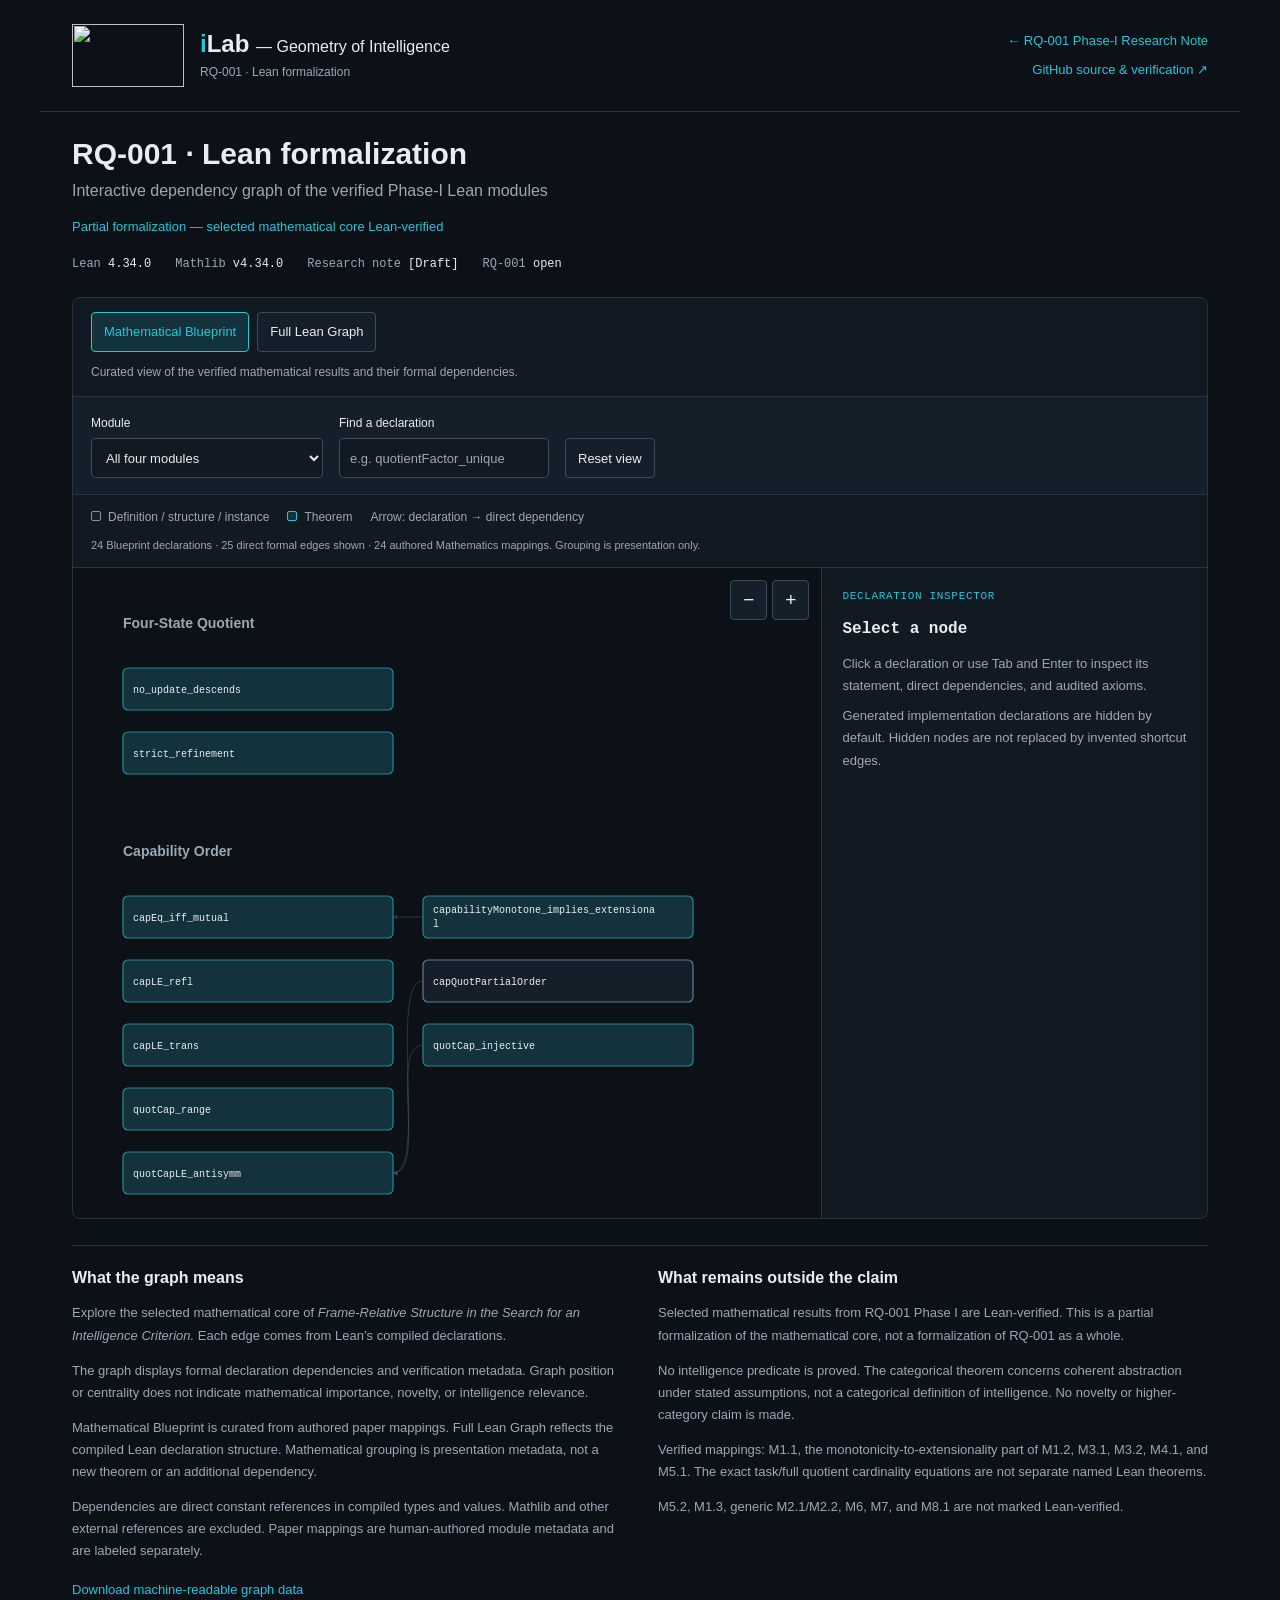
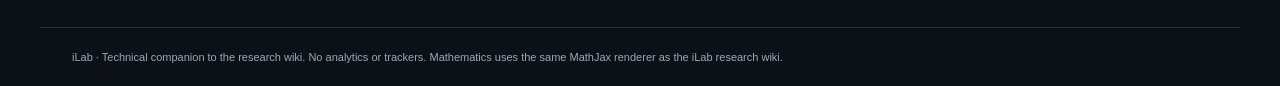
==== commit 2ba58f84: "Add default Mathematical Blueprint mode alongside Full Lean Graph" ====
--- a/docs/formalization/rq001/index.html
+++ b/docs/formalization/rq001/index.html
@@ -1,6 +1,6 @@
 <!doctype html>
-<html lang="en"><head><meta charset="utf-8"><meta name="viewport" content="width=device-width,initial-scale=1"><meta name="description" content="Selected RQ-001 mathematical results: compiled Lean declaration dependencies and axiom audits."><title>RQ-001 · Lean formalization | iLab</title><link rel="stylesheet" href="style.css"><script src="mathematics-view.js" defer></script><script src="app.js" defer></script></head>
+<html lang="en"><head><meta charset="utf-8"><meta name="viewport" content="width=device-width,initial-scale=1"><meta name="description" content="Selected RQ-001 mathematical results: compiled Lean declaration dependencies and axiom audits."><title>RQ-001 · Lean formalization | iLab</title><link rel="stylesheet" href="style.css"><script src="mathematics-view.js" defer></script><script src="blueprint-view.js" defer></script><script src="app.js" defer></script></head>
 <body><header><a href="https://iontlab.org/" class="brand"><img src="https://iontlab.org/lib/exe/fetch.php?media=wiki:logo.png" width="112" height="63" alt=""><span class="brand-copy"><span class="wordmark"><span class="brand-i">i</span>Lab <span class="brand-name">— Geometry of Intelligence</span></span><span class="artifact-label">RQ-001 · Lean formalization</span></span></a><nav aria-label="Artifact navigation"><a href="https://iontlab.org/doku.php?id=research:rq001_phase_i">← RQ-001 Phase-I Research Note</a><a href="https://github.com/iontlab/geometry-of-intelligence/tree/main/formalization/rq001">GitHub source & verification ↗</a></nav></header>
 <main><h1>RQ-001 · Lean formalization</h1><p class="subtitle">Interactive dependency graph of the verified Phase-I Lean modules</p><p class="status">Partial formalization — selected mathematical core Lean-verified</p><div class="facts"><span>Lean <b>4.34.0</b></span><span>Mathlib <b>v4.34.0</b></span><span>Research note <b>[Draft]</b></span><span>RQ-001 <b>open</b></span></div>
-<section class="explorer" aria-label="Formal declaration explorer"><div class="toolbar"><label>Module<select id="module"><option value="all">All four modules</option></select></label><label>Find a declaration<input id="search" type="search" placeholder="e.g. quotientFactor_unique"></label><label class="check"><input id="generated" type="checkbox">Show generated declarations</label><button id="reset" type="button">Reset view</button></div><div class="legend"><span><i class="def"></i>Definition / structure / instance</span><span><i class="thm"></i>Theorem</span><span>Arrow: declaration → direct dependency</span></div><p id="count" role="status">Loading compiled metadata…</p><div class="workspace"><div class="diagram"><div class="zoom"><button id="zoom-out" aria-label="Zoom out">−</button><button id="zoom-in" aria-label="Zoom in">+</button></div><div id="viewport" tabindex="0" aria-label="Scrollable dependency graph"><svg id="graph" role="group" aria-label="Project-local Lean dependency graph"></svg></div></div><aside id="detail" aria-label="Declaration details"><div class="detail-label">DECLARATION INSPECTOR</div><h2>Select a node</h2><p>Click a declaration or use Tab and Enter to inspect its statement, direct dependencies, and audited axioms.</p><p>Generated implementation declarations are hidden by default. Hidden nodes are not replaced by invented shortcut edges.</p></aside></div></section>
-<section class="notes"><div><h2>What the graph means</h2><p class="intro">Explore the selected mathematical core of <em>Frame-Relative Structure in the Search for an Intelligence Criterion.</em> Each edge comes from Lean’s compiled declarations.</p><p id="disclaimer">The graph displays formal declaration dependencies and verification metadata. Graph position or centrality does not indicate mathematical importance, novelty, or intelligence relevance.</p><p>Dependencies are direct constant references in compiled types and values. Mathlib and other external references are excluded. Paper mappings are human-authored module metadata and are labeled separately.</p><a href="data.json">Download machine-readable graph data</a></div><div><h2>What remains outside the claim</h2><p class="scope">Selected mathematical results from RQ-001 Phase I are Lean-verified. This is a partial formalization of the mathematical core, not a formalization of RQ-001 as a whole.</p><p>No intelligence predicate is proved. The categorical theorem concerns coherent abstraction under stated assumptions, not a categorical definition of intelligence. No novelty or higher-category claim is made.</p><p>Verified mappings: M1.1, the monotonicity-to-extensionality part of M1.2, M3.1, M3.2, M4.1, and M5.1. The exact task/full quotient cardinality equations are not separate named Lean theorems.</p><p>M5.2, M1.3, generic M2.1/M2.2, M6, M7, and M8.1 are not marked Lean-verified.</p></div></section></main><footer>iLab · Technical companion to the research wiki. No analytics or trackers. Mathematics uses the same MathJax renderer as the iLab research wiki.</footer></body></html>
+<section class="explorer" aria-label="Formal declaration explorer"><div class="graph-modes" role="group" aria-label="Graph mode"><button id="mode-blueprint" type="button" aria-pressed="true">Mathematical Blueprint</button><button id="mode-lean" type="button" aria-pressed="false">Full Lean Graph</button><p id="mode-description">Curated view of the verified mathematical results and their formal dependencies.</p></div><div class="toolbar"><label>Module<select id="module"><option value="all">All four modules</option></select></label><label>Find a declaration<input id="search" type="search" placeholder="e.g. quotientFactor_unique"></label><label class="check" id="generated-control" hidden><input id="generated" type="checkbox">Show generated declarations</label><button id="reset" type="button">Reset view</button></div><div class="legend"><span><i class="def"></i>Definition / structure / instance</span><span><i class="thm"></i>Theorem</span><span>Arrow: declaration → direct dependency</span></div><p id="count" role="status">Loading compiled metadata…</p><div class="workspace"><div class="diagram"><div class="zoom"><button id="zoom-out" aria-label="Zoom out">−</button><button id="zoom-in" aria-label="Zoom in">+</button></div><div id="viewport" tabindex="0" aria-label="Scrollable dependency graph"><svg id="graph" role="group" aria-label="Project-local Lean dependency graph"></svg></div></div><aside id="detail" aria-label="Declaration details"><div class="detail-label">DECLARATION INSPECTOR</div><h2>Select a node</h2><p>Click a declaration or use Tab and Enter to inspect its statement, direct dependencies, and audited axioms.</p><p>Generated implementation declarations are hidden by default. Hidden nodes are not replaced by invented shortcut edges.</p></aside></div></section>
+<section class="notes"><div><h2>What the graph means</h2><p class="intro">Explore the selected mathematical core of <em>Frame-Relative Structure in the Search for an Intelligence Criterion.</em> Each edge comes from Lean’s compiled declarations.</p><p id="disclaimer">The graph displays formal declaration dependencies and verification metadata. Graph position or centrality does not indicate mathematical importance, novelty, or intelligence relevance.</p><p>Mathematical Blueprint is curated from authored paper mappings. Full Lean Graph reflects the compiled Lean declaration structure. Mathematical grouping is presentation metadata, not a new theorem or an additional dependency.</p><p>Dependencies are direct constant references in compiled types and values. Mathlib and other external references are excluded. Paper mappings are human-authored module metadata and are labeled separately.</p><a href="data.json">Download machine-readable graph data</a></div><div><h2>What remains outside the claim</h2><p class="scope">Selected mathematical results from RQ-001 Phase I are Lean-verified. This is a partial formalization of the mathematical core, not a formalization of RQ-001 as a whole.</p><p>No intelligence predicate is proved. The categorical theorem concerns coherent abstraction under stated assumptions, not a categorical definition of intelligence. No novelty or higher-category claim is made.</p><p>Verified mappings: M1.1, the monotonicity-to-extensionality part of M1.2, M3.1, M3.2, M4.1, and M5.1. The exact task/full quotient cardinality equations are not separate named Lean theorems.</p><p>M5.2, M1.3, generic M2.1/M2.2, M6, M7, and M8.1 are not marked Lean-verified.</p></div></section></main><footer>iLab · Technical companion to the research wiki. No analytics or trackers. Mathematics uses the same MathJax renderer as the iLab research wiki.</footer></body></html>
--- a/docs/formalization/rq001/style.css
+++ b/docs/formalization/rq001/style.css
@@ -1,6 +1,9 @@
 /* Artifact-local tokens matched to the live iLab DokuWiki skin, 2026-09-21. */
 /* Declaration-view extension: preserve the existing graph and page skin. */
 [hidden]{display:none!important}
+.graph-modes{display:flex;flex-wrap:wrap;gap:8px;padding:14px 18px;border-bottom:1px solid var(--line)}
+.graph-modes [aria-pressed=true]{color:var(--cyan);border-color:var(--cyan);background:#14323b}
+#mode-description{flex-basis:100%;font-size:12px;color:var(--muted);margin:2px 0 0}
 .detail-tabs{display:flex;flex-wrap:wrap;gap:4px;margin:16px 0;border-bottom:1px solid var(--line);padding-bottom:8px}
 .detail-tabs button{flex:1;padding:8px 9px;font-size:12px}
 .detail-tabs [aria-selected=true]{color:var(--cyan);border-color:var(--cyan);background:#14323b}
